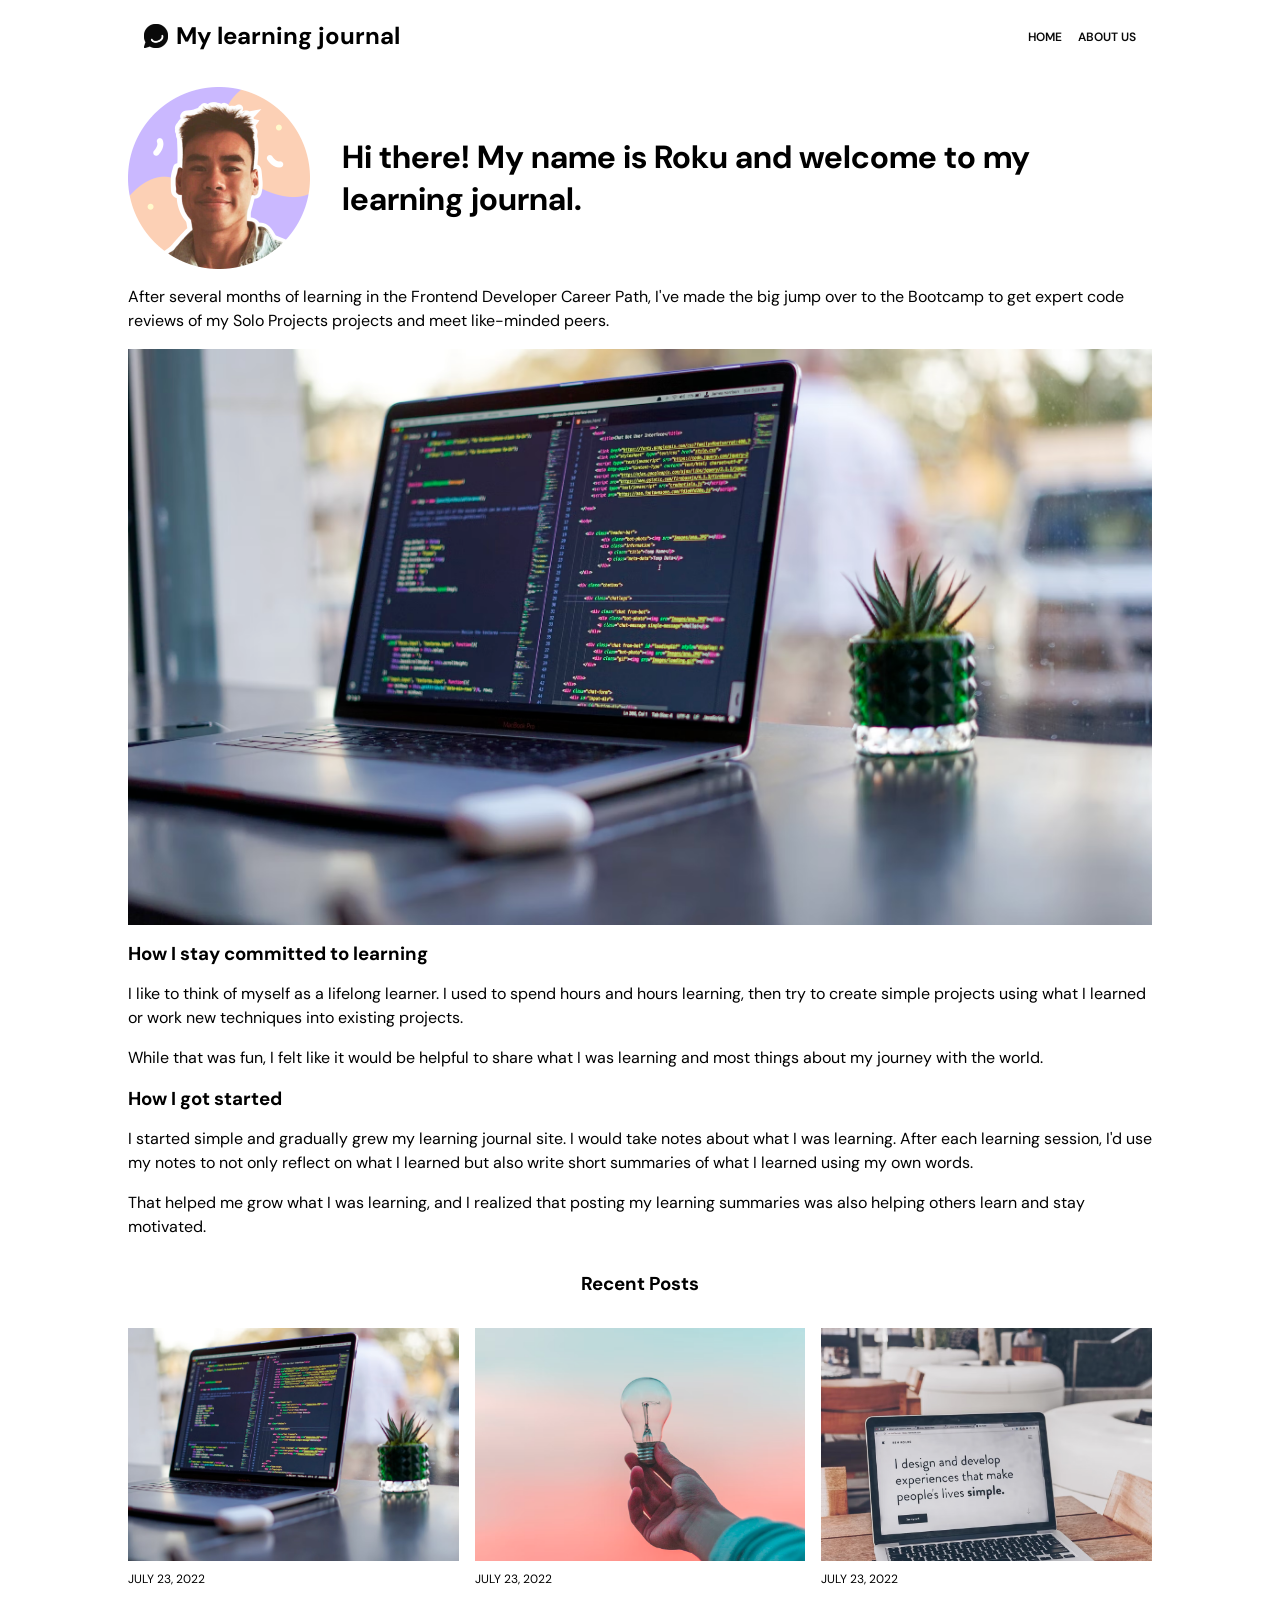
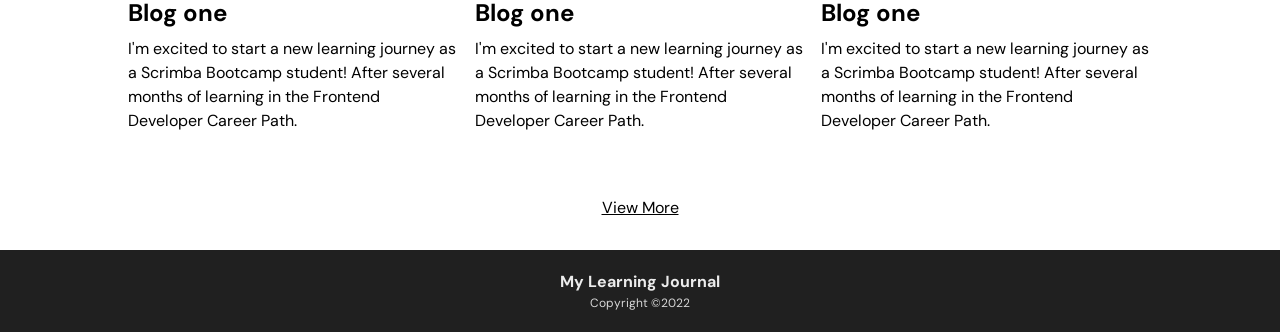
==== about.html @ a6b51829 "completed markup and design of blog page" ====
<html>
    <head>
        <title>My Learning Journal</title>
        <!-- Meta tags -->
         <meta name="viewport" content="width=device-width, initial-scale=1.0">

        <!-- Google fonts -->
         <link rel="preconnect" href="https://fonts.googleapis.com">
         <link rel="preconnect" href="https://fonts.gstatic.com" crossorigin>
         <link href="https://fonts.googleapis.com/css2?family=DM+Sans:ital,opsz,wght@0,9..40,100..1000;1,9..40,100..1000&display=swap" rel="stylesheet">
         <!-- Custom css -->
        <link rel="stylesheet" href="css/style.css">
    </head>
    <body>
        <header class="main-header about-header">
            <nav>
                <div class="logo-container">
                    <img src="images/logo-img.png" alt="The blog's page logo">
                    <h2>My learning journal</h2>
                </div>
                <ul>
                    <li>
                        <a href="index.html">Home</a>
                    </li>
                    <li>
                        <a href="about.html">About Us</a>
                    </li>
                </ul>
            </nav>
        </header>

        <main class="main-about">

            <div class="about-section__container">
                <section class="about-section">

                    <div class="about-me">
                        <img class="about-img" src="images/avatar.png" alt="The blog owner's avatar">
                        <h1 class="about-title">Hi there! My name is Roku and welcome to my learning journal.</h1>
                    </div>
                    

                    <p class="blog-intro-text">
                        After several months of learning in the Frontend Developer Career Path, I've made the big jump over to the Bootcamp to get expert code reviews of my Solo Projects projects and meet like-minded peers.
                    </p>

                    <img src="images/blog-1.png" alt="Blog details section descriptive image">

                    <h3 class="blog-subheading-1">
                        How I stay committed to learning
                    </h3>

                    <p>
                        I like to think of myself as a lifelong learner. I used to spend hours and hours learning, then try to create simple projects using what I learned or work new techniques into existing projects.
                    </p>

                    <p>
                        While that was fun, I felt like it would be helpful to share what I was learning and most things about my journey with the world.
                    </p>

                    <h3 class="blog-subheading-2">How I got started</h3>

                    <p>
                        I started simple and gradually grew my learning journal site. I would take notes about what I was learning. After each learning session, I'd use my notes to not only reflect on what I learned but also write short summaries of what I learned using my own words.
                    </p>

                    <p>
                        That helped me grow what I was learning, and I realized that posting my learning summaries was also helping others learn and stay motivated.
                    </p>
                </section>

                <section class="recent-blogs">

                    <h3>Recent Posts</h3>

                    <div class="recent-blogs__container">

                        <article>
                            <img src="images/blog-1.png" alt="This is a descriptive image for the blog in question">
                            <p class="date-text">JULY 23, 2022</p>
                            <h2 class="blog-title">Blog one</h2>
                            <p class="blog-text">I'm excited to start a new learning journey as a Scrimba Bootcamp student! After several months of learning in the Frontend Developer Career Path.</p>

                        </article>

                        <article>
                            <img src="images/blog-2.png" alt="This is a descriptive image for the blog in question">
                            <p class="date-text">JULY 23, 2022</p>
                            <h2 class="blog-title">Blog one</h2>
                            <p class="blog-text">I'm excited to start a new learning journey as a Scrimba Bootcamp student! After several months of learning in the Frontend Developer Career Path.</p>

                        </article>

                        <article>
                            <img src="images/blog-3.png" alt="This is a descriptive image for the blog in question">
                            <p class="date-text">JULY 23, 2022</p>
                            <h2 class="blog-title">Blog one</h2>
                            <p class="blog-text">I'm excited to start a new learning journey as a Scrimba Bootcamp student! After several months of learning in the Frontend Developer Career Path.</p>

                        </article>

                    </div>

                    

                    <a href="#" class="view-more-link">View More</a>

                </section>
            </div>

            
            
        </main>

        <footer>
            <p class="footer-text">My Learning Journal</p>
            <p class="footer-copy">Copyright ©2022</p>
        </footer>
    </body>
</html>
---- css/style.css ----
*,
*::before,
*::after {
    box-sizing: border-box;
    margin: 0;
    padding: 0;
}


html, 
body {
    margin: 0;
    padding: 0;
}


/* =================
-----Typography-----
==================*/

body {
    font-family: "DM Sans", sans-serif;
}

h1,
h2 {
    font-weight: 700;
}

h1 {
    font-size: 2rem;
}

h2 {
    font-size: 1.5rem;
}

p {
    font-size: 1rem;
    font-weight: 400;
    line-height: 1.5;
}

.date-text {
    font-size: 0.75rem;
    font-weight: 400;
}

img {
    width: 100%;
    object-fit: cover;
}

.go-to-blog-link {
    text-decoration: none;
    color: #151515;
}

/* =================
-----Layout-----
==================*/

body {
    display: grid;
    grid-template-columns: 1em 1fr 1em;
    row-gap: 1em;
    grid-template-areas: 
        "head head head"
        "... main ..."
        "foot foot foot"
    ;

}

.main-header {
    grid-area: head;
}

footer {
    grid-area: foot;
}


/* =================
-----Main Styles-----
==================*/

.main-index,
.main-about,
.main-blog {
    grid-area: main;
}

.articles-container {
    
    display: grid;
    grid-template-columns: 1fr;
    row-gap: 2em;
}

article {
    display: flex;
    flex-direction: column;
    gap: 0.5625em;
}

article img {
    height: 233px;
}

.view-more-link {
    color: #000000;
    font-size: 1rem;
    text-align: center;
    display: block;
    margin: 2em auto 1em;
}

/* =================
-----Header-----
==================*/

.logo-container img {
    width: 24px;
    height: 24px;
}

.main-header {
    display: flex;
    flex-direction: column;
}

nav {
    padding: 1.25em 1em;
    background-color: white;
    display: flex;
    justify-content: space-between;
    align-items: center;
}

.logo-container {
    display: flex;
    gap: 0.5em;
    align-items: center;
}

nav ul {
    list-style-type: none;
    display: flex;
    align-items: center;
    gap: 1em;
}

nav li a {
    text-decoration: none;
    color: #090909;
    font-size: 0.75rem;
    text-transform: uppercase;
    font-weight: 600;
}

.featured-blog {
    padding: 5em 1.25em;
    background: linear-gradient(rgba(0, 0, 0, 0.5), rgba(0, 0, 0, 0.5)), url(../images/featured-blog.png);
    background-size: cover;
    background-position: bottom left;
    background-repeat: no-repeat;
    color: #fff;
    width: 100%;
    min-height: 293px;
}



footer {
    padding: 1.25em 0;
    text-align: center;
    display: flex;
    flex-direction: column;
    justify-content: center;
    align-items: center;
    background-color: #202020;
}

.footer-text {
    color: #ECECEC;
    font-weight: 700;
}

.footer-copy {
    color: #D7D7D7;
    font-weight: 400;
    font-size: 0.75rem;
}

/* =================
-----Recent posts-----
==================*/

.recent-blogs {
    display: flex;
    flex-direction: column;
    gap: 2em;
}

.recent-blogs__container {
    display: grid;
    grid-template-columns: 1fr;
    row-gap: 2em;
}

.recent-blogs h3 {
    text-align: center;
}


/* =================
-----ABout Page-----
==================*/



.main-about {
    display: grid;
    grid-template-columns: 1fr;
    row-gap: 1em;
}

.about-me {
    display: flex;
    flex-direction: column;
    gap: 0.7em;
}


.about-img {
    width: 182px;
    height: 182px;
    display: block;
    margin: 0 auto;
}

.about-section__container {
    display: grid;
    grid-template-columns: 1fr;
    row-gap: 2em;
}

.about-section {
    display: flex;
    flex-direction: column;
    gap: 1em;
}

/* .about-header {
    grid-row: span 3;
} */

/* =================
-----Blog Page-----
==================*/





/* =================
-----Media Queries-----
==================*/
@media (min-width: 576px) {

    .featured-blog {
        min-height: 489px;
        display: flex;
        flex-direction: column;
        justify-content: end;
    }

    .articles-container
     {
        grid-template-columns: repeat(2, 1fr);
        column-gap: 1em;
    }

    .recent-blogs__container {
        grid-template-columns: 1fr 1fr;
        column-gap: 1em;
    }

}


@media (min-width: 768px) {

    .articles-container {
        max-width: 1280px;
        margin: 0 auto;
        grid-template-columns: repeat(3, 1fr);
        column-gap: 1em;
    }

    .featured-text {
        max-width: 60%;
    }

    .recent-blogs__container {
        grid-template-columns: 1fr 1fr 1fr;
        column-gap: 1em;
    }

    .about-me {
        flex-direction: row;
        gap: 2em;
        align-items: center;
    }
}

@media (min-width: 1024px) {
    .about-header nav {
        max-width: 1024px;
        width: 100%;
        margin: 0 auto;
    }
    .main-about {
        max-width: 1024px;
        width: 100%;
        margin: 0 auto;
    }
}
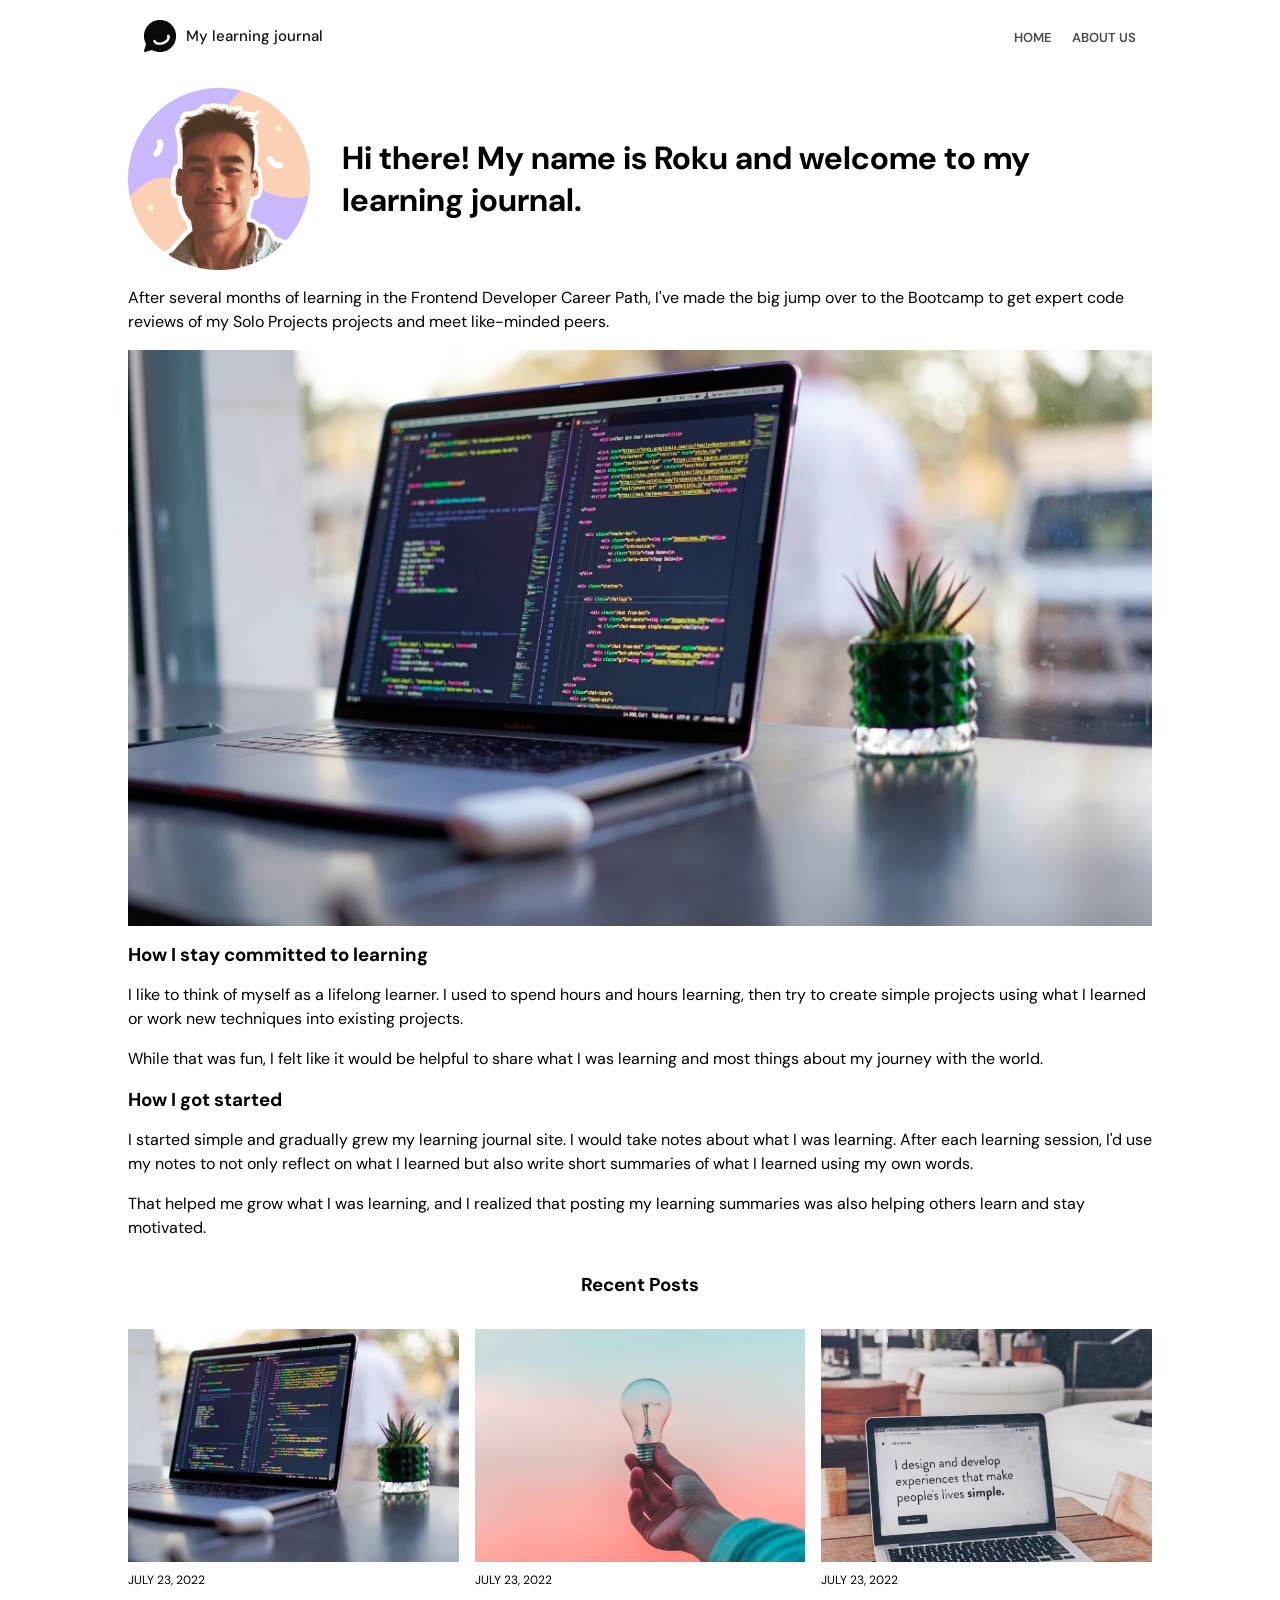
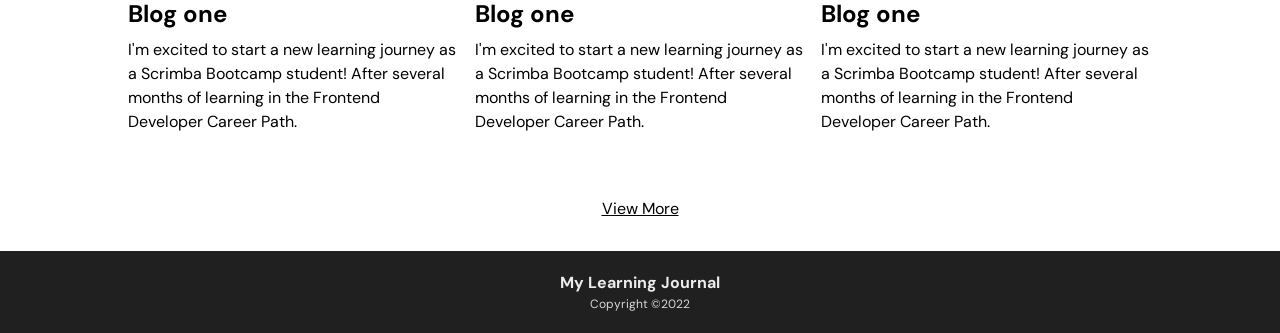
==== commit f5c04c10: "added hamburger menu" ====
--- a/about.html
+++ b/about.html
@@ -18,7 +18,7 @@
                     <img src="images/logo-img.png" alt="The blog's page logo">
                     <h2>My learning journal</h2>
                 </div>
-                <ul>
+                <ul class="nav-links">
                     <li>
                         <a href="index.html">Home</a>
                     </li>
--- a/css/style.css
+++ b/css/style.css
@@ -4,6 +4,30 @@
     box-sizing: border-box;
     margin: 0;
     padding: 0;
+}
+
+:root {
+  --color-background-primary: #ffffff;
+  --color-background-secondary: #f5f5f4;
+  --color-background-tertiary: #e8e8e6;
+
+  --color-text-primary: #151515;
+  --color-text-secondary: #4a4a48;
+  --color-text-tertiary: #8a8a87;
+
+  --color-border-tertiary: rgba(0, 0, 0, 0.12);
+  --color-border-secondary: rgba(0, 0, 0, 0.25);
+  --color-border-primary: rgba(0, 0, 0, 0.35);
+
+  --border-radius-sm: 4px;
+  --border-radius-md: 8px;
+  --border-radius-lg: 12px;
+  --border-radius-xl: 16px;
+
+  --font-sans: 'DM Sans', sans-serif;
+  --transition-fast: 0.15s ease;
+  --transition-normal: 0.25s ease;
+  --transition-slow: 0.35s ease;
 }
 
 
@@ -71,9 +95,13 @@
     ;
 
 }
+nav {
+    width: 100%;
+}
 
 .main-header {
     grid-area: head;
+    width: 100%;
 }
 
 footer {
@@ -144,7 +172,7 @@
     align-items: center;
 }
 
-nav ul {
+.nav-links {
     list-style-type: none;
     display: flex;
     align-items: center;
@@ -163,7 +191,7 @@
     padding: 5em 1.25em;
     background: linear-gradient(rgba(0, 0, 0, 0.5), rgba(0, 0, 0, 0.5)), url(../images/featured-blog.png);
     background-size: cover;
-    background-position: bottom left;
+    background-position: bottom  20% left 20%;
     background-repeat: no-repeat;
     color: #fff;
     width: 100%;
@@ -193,6 +221,168 @@
     font-size: 0.75rem;
 }
 
+/* =================
+-----NavBar-----
+================== */
+
+.navbar {
+  display: flex;
+  align-items: center;
+  justify-content: space-between;
+  padding: 0 1.25rem;
+  height: 56px;
+  width: 100%;
+  background: var(--color-background-primary);
+  border: none;                  /* ← remove the box border */
+  /* border-bottom: 0.5px solid var(--color-border-tertiary); ← bottom line only */
+  border-radius: 0;              /* ← remove rounded corners */
+  position: relative;
+  z-index: 10;
+}
+
+.logo-container {
+  display: flex;
+  align-items: center;
+  gap: 10px;
+  flex-shrink: 0;
+}
+
+.logo-container img {
+  width: 32px;
+  height: 32px;
+  object-fit: contain;
+}
+
+.logo-container h2 {
+  font-size: 0.9375rem;
+  font-weight: 500;
+  white-space: nowrap;
+  color: var(--color-text-primary);
+}
+
+.nav-links {
+  display: none;
+  list-style: none;
+  gap: 1.25em;
+}
+
+.nav-links a {
+  font-size: 0.8125rem;
+  color: var(--color-text-secondary);
+  text-decoration: none;
+  transition: color var(--transition-fast);
+}
+
+.nav-links a:hover {
+  color: var(--color-text-primary);
+}
+
+.hamburger {
+  width: 36px;
+  height: 36px;
+  display: flex;
+  flex-direction: column;
+  justify-content: center;
+  align-items: center;
+  gap: 5px;
+  border: none;
+  cursor: pointer;
+  background: transparent;
+  border-radius: var(--border-radius-sm);
+  transition: background var(--transition-fast);
+}
+
+.hamburger:hover {
+  background: var(--color-background-secondary);
+}
+
+.bar {
+  display: block;
+  width: 20px;
+  height: 1.5px;
+  background: var(--color-text-primary);
+  border-radius: 2px;
+  transition: transform 0.3s cubic-bezier(.77,0,.18,1), opacity 0.2s, width 0.3s;
+  transform-origin: center;
+}
+
+.hamburger.open .bar:nth-child(1) {
+  transform: translateY(6.5px) rotate(45deg);
+}
+
+.hamburger.open .bar:nth-child(2) {
+  opacity: 0;
+  width: 0;
+}
+
+.hamburger.open .bar:nth-child(3) {
+  transform: translateY(-6.5px) rotate(-45deg);
+}
+
+/* ── Mobile Drawer ── */
+
+.mobile-nav {
+  overflow: hidden;
+  max-height: 0;
+  opacity: 0;
+  width: 100%;
+  transition: max-height 0.35s cubic-bezier(.77,0,.18,1), opacity 0.25s;
+  background: var(--color-background-primary);
+  /* border-bottom: 0.5px solid var(--color-border-tertiary); */
+  border-radius: 0;              /* ← remove rounded corners */
+  position: relative;
+  z-index: 9;
+  margin-top: 0;                 /* ← remove the -4px overlap */
+}
+
+.mobile-nav.open {
+  max-height: 400px;
+  opacity: 1;
+}
+
+.mobile-nav ul {
+  list-style: none;
+  padding: 0.5rem 0 1rem;
+}
+
+.mobile-nav li a {
+  display: flex;
+  align-items: center;
+  gap: 10px;
+  padding: 11px 1.25rem;
+  font-size: 0.875rem;
+  color: var(--color-text-secondary);
+  text-decoration: none;
+  transition: background var(--transition-fast), color var(--transition-fast);
+}
+
+.mobile-nav li a:hover {
+  background: var(--color-background-secondary);
+  color: var(--color-text-primary);
+}
+
+.nav-icon {
+  width: 16px;
+  height: 16px;
+  opacity: 0.5;
+  flex-shrink: 0;
+}
+
+/* ── Responsive: hide hamburger on wide screens ── */
+
+@media (min-width: 640px) {
+  .hamburger {
+    display: none;
+  }
+
+  .nav-links {
+    display: flex;
+  }
+
+  .mobile-nav {
+    display: none !important;
+  }
+}
 /* =================
 -----Recent posts-----
 ==================*/
@@ -260,7 +450,17 @@
 -----Blog Page-----
 ==================*/
 
-
+.main-blog {
+    display: flex;
+    flex-direction: column;
+    gap: 2em;
+}
+
+.blog-details {
+    display: flex;
+    flex-direction: column;
+    gap: 1em;
+}
 
 
 
@@ -289,6 +489,12 @@
 
 }
 
+@media (min-width: 640px) {
+    .hamburger { display: none; }
+    .nav-links { display: flex; }
+    .mobile-nav { display: none !important; }
+  }
+
 
 @media (min-width: 768px) {
 
@@ -316,14 +522,17 @@
 }
 
 @media (min-width: 1024px) {
-    .about-header nav {
+    .about-header nav ,
+    .blog-header nav,
+    .main-about,
+    .main-blog {
         max-width: 1024px;
         width: 100%;
         margin: 0 auto;
     }
-    .main-about {
+    /* .main-about {
         max-width: 1024px;
         width: 100%;
         margin: 0 auto;
-    }
+    } */
 }
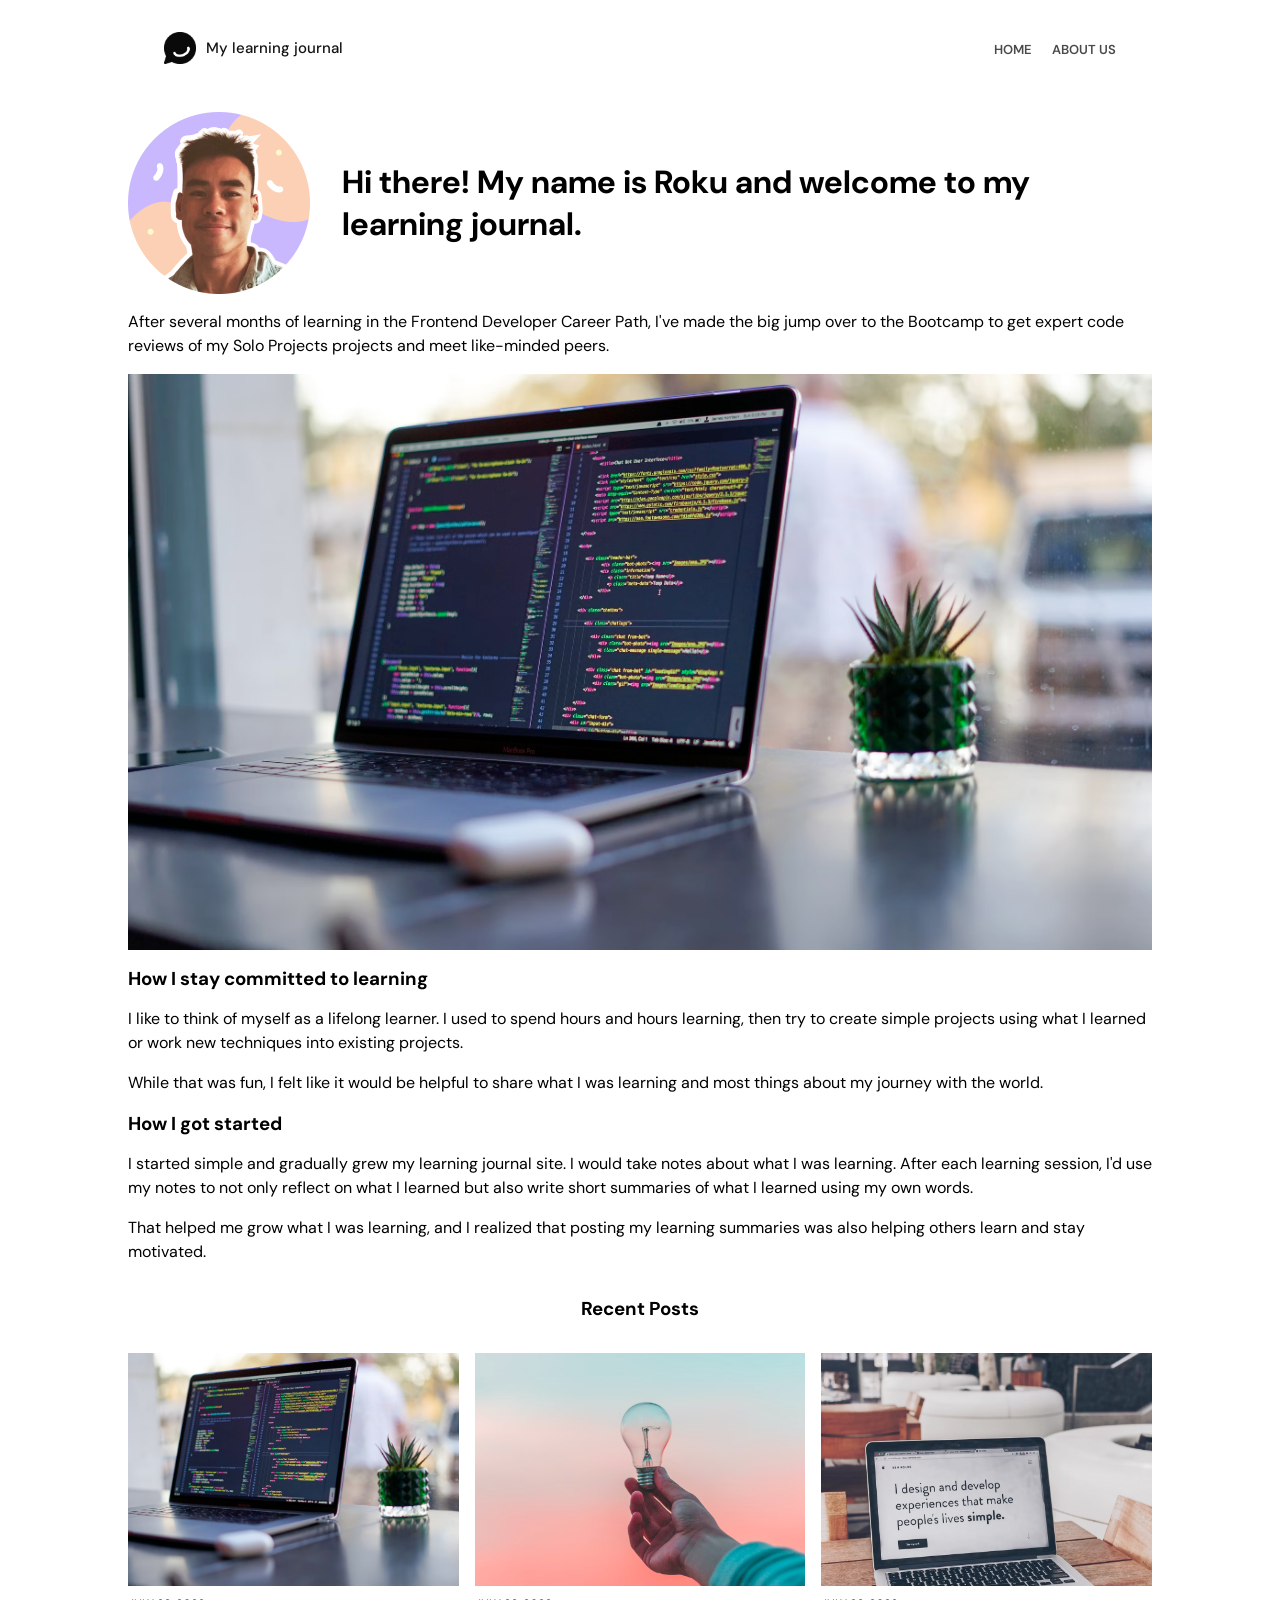
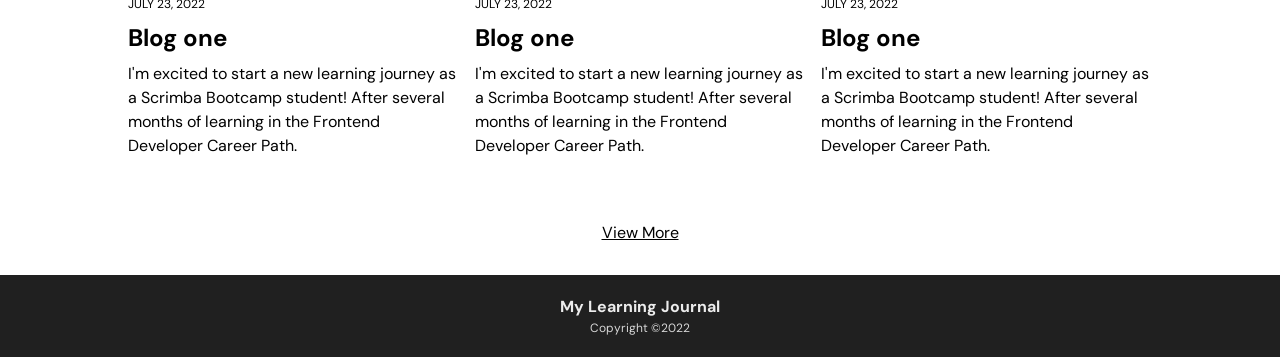
==== commit e7bfc7f8: "added hamburger menu" ====
--- a/about.html
+++ b/about.html
@@ -14,18 +14,43 @@
     <body>
         <header class="main-header about-header">
             <nav>
-                <div class="logo-container">
-                    <img src="images/logo-img.png" alt="The blog's page logo">
-                    <h2>My learning journal</h2>
+                <div class="navbar">
+                    <div class="logo-container">
+                        <img src="images/logo-img.png" alt="The blog's page logo">
+                        <h2>My learning journal</h2>
+                    </div>
+                    <ul class="nav-links">
+                        <li><a href="index.html">Home</a></li>
+                        <li><a href="about.html">About Us</a></li>
+                    </ul>
+                    <button class="hamburger" id="hamburger" aria-label="Toggle navigation" aria-expanded="false">
+                        <span class="bar"></span>
+                        <span class="bar"></span>
+                        <span class="bar"></span>
+                    </button>
                 </div>
-                <ul class="nav-links">
+
+                <div class="mobile-nav" id="mobileNav" aria-hidden="true">
+                <ul>
                     <li>
-                        <a href="index.html">Home</a>
+                    <a href="index.html">
+                        <svg class="nav-icon" viewBox="0 0 16 16" fill="none" xmlns="http://www.w3.org/2000/svg">
+                        <path d="M2 6.5L8 2l6 4.5V14H10v-3H6v3H2V6.5z" stroke="currentColor" stroke-width="1.2" stroke-linejoin="round"/>
+                        </svg>
+                        Home
+                    </a>
                     </li>
                     <li>
-                        <a href="about.html">About Us</a>
+                    <a href="about.html">
+                        <svg class="nav-icon" viewBox="0 0 16 16" fill="none" xmlns="http://www.w3.org/2000/svg">
+                        <circle cx="8" cy="5" r="2.5" stroke="currentColor" stroke-width="1.2"/>
+                        <path d="M2.5 13c0-2.485 2.462-4.5 5.5-4.5s5.5 2.015 5.5 4.5" stroke="currentColor" stroke-width="1.2" stroke-linecap="round"/>
+                        </svg>
+                        About Us
+                    </a>
                     </li>
                 </ul>
+                </div>
             </nav>
         </header>
 
@@ -116,5 +141,6 @@
             <p class="footer-text">My Learning Journal</p>
             <p class="footer-copy">Copyright ©2022</p>
         </footer>
+        <script src="script.js"></script>
     </body>
 </html>
